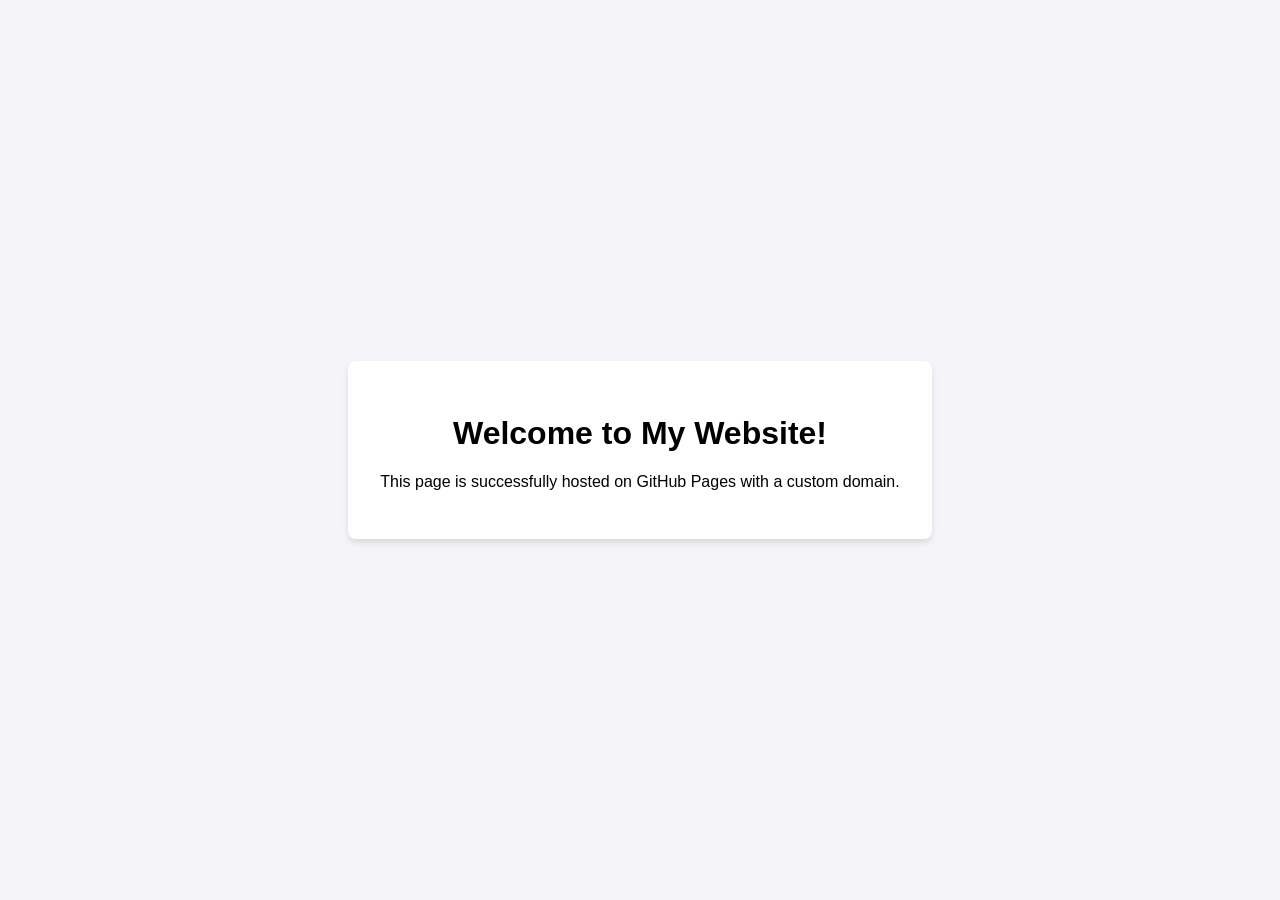
==== index.html @ fb55c805 "Add initial HTML structure for the website" ====
<!DOCTYPE html>
<html lang="en">
<head>
    <meta charset="UTF-8">
    <meta name="viewport" content="width=device-width, initial-scale=1.0">
    <title>My New Website</title>
    <style>
        body {
            font-family: sans-serif;
            display: flex;
            justify-content: center;
            align-items: center;
            height: 100vh;
            margin: 0;
            background-color: #f4f4f9;
        }
        .container {
            text-align: center;
            padding: 2rem;
            background: white;
            border-radius: 8px;
            box-shadow: 0 4px 6px rgba(0,0,0,0.1);
        }
    </style>
</head>
<body>
    <div class="container">
        <h1>Welcome to My Website!</h1>
        <p>This page is successfully hosted on GitHub Pages with a custom domain.</p>
    </div>
</body>
</html>
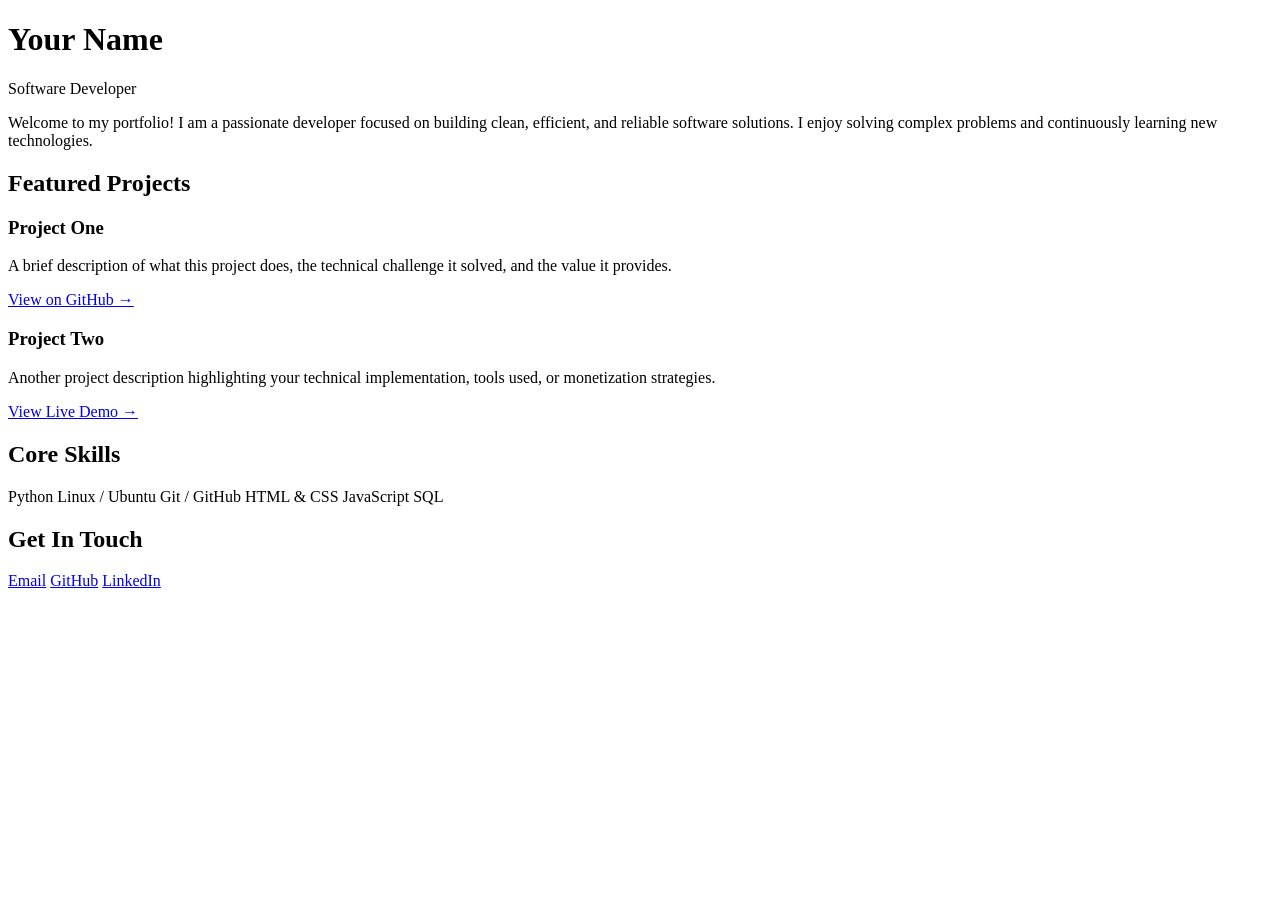
==== commit d3fde41a: "Revamp index.html for developer portfolio Updated the title and added sections for projects, skills," ====
--- a/index.html
+++ b/index.html
@@ -3,30 +3,64 @@
 <head>
     <meta charset="UTF-8">
     <meta name="viewport" content="width=device-width, initial-scale=1.0">
-    <title>My New Website</title>
-    <style>
-        body {
-            font-family: sans-serif;
-            display: flex;
-            justify-content: center;
-            align-items: center;
-            height: 100vh;
-            margin: 0;
-            background-color: #f4f4f9;
-        }
-        .container {
-            text-align: center;
-            padding: 2rem;
-            background: white;
-            border-radius: 8px;
-            box-shadow: 0 4px 6px rgba(0,0,0,0.1);
-        }
-    </style>
+    <title>Developer Portfolio</title>
+    <link rel="stylesheet" href="styles.css">
 </head>
 <body>
+
     <div class="container">
-        <h1>Welcome to My Website!</h1>
-        <p>This page is successfully hosted on GitHub Pages with a custom domain.</p>
+        <header>
+            <h1>Your Name</h1>
+            <p class="subtitle">Software Developer</p>
+            <p class="bio">
+                Welcome to my portfolio! I am a passionate developer focused on building clean, efficient, and reliable software solutions. I enjoy solving complex problems and continuously learning new technologies.
+            </p>
+        </header>
+
+        <section id="projects">
+            <h2>Featured Projects</h2>
+            <div class="projects-grid">
+                
+                <div class="project-card">
+                    <h3>Project One</h3>
+                    <p>A brief description of what this project does, the technical challenge it solved, and the value it provides.</p>
+                    <div class="project-links">
+                        <a href="#" target="_blank">View on GitHub &rarr;</a>
+                    </div>
+                </div>
+
+                <div class="project-card">
+                    <h3>Project Two</h3>
+                    <p>Another project description highlighting your technical implementation, tools used, or monetization strategies.</p>
+                    <div class="project-links">
+                        <a href="#" target="_blank">View Live Demo &rarr;</a>
+                    </div>
+                </div>
+
+            </div>
+        </section>
+
+        <section id="skills">
+            <h2>Core Skills</h2>
+            <div class="skills-container">
+                <span class="skill-tag">Python</span>
+                <span class="skill-tag">Linux / Ubuntu</span>
+                <span class="skill-tag">Git / GitHub</span>
+                <span class="skill-tag">HTML & CSS</span>
+                <span class="skill-tag">JavaScript</span>
+                <span class="skill-tag">SQL</span>
+            </div>
+        </section>
+
+        <section id="contact">
+            <h2>Get In Touch</h2>
+            <div class="contact-links">
+                <a href="mailto:your.email@example.com">Email</a>
+                <a href="https://github.com/yourusername" target="_blank">GitHub</a>
+                <a href="#" target="_blank">LinkedIn</a>
+            </div>
+        </section>
     </div>
+
 </body>
 </html>
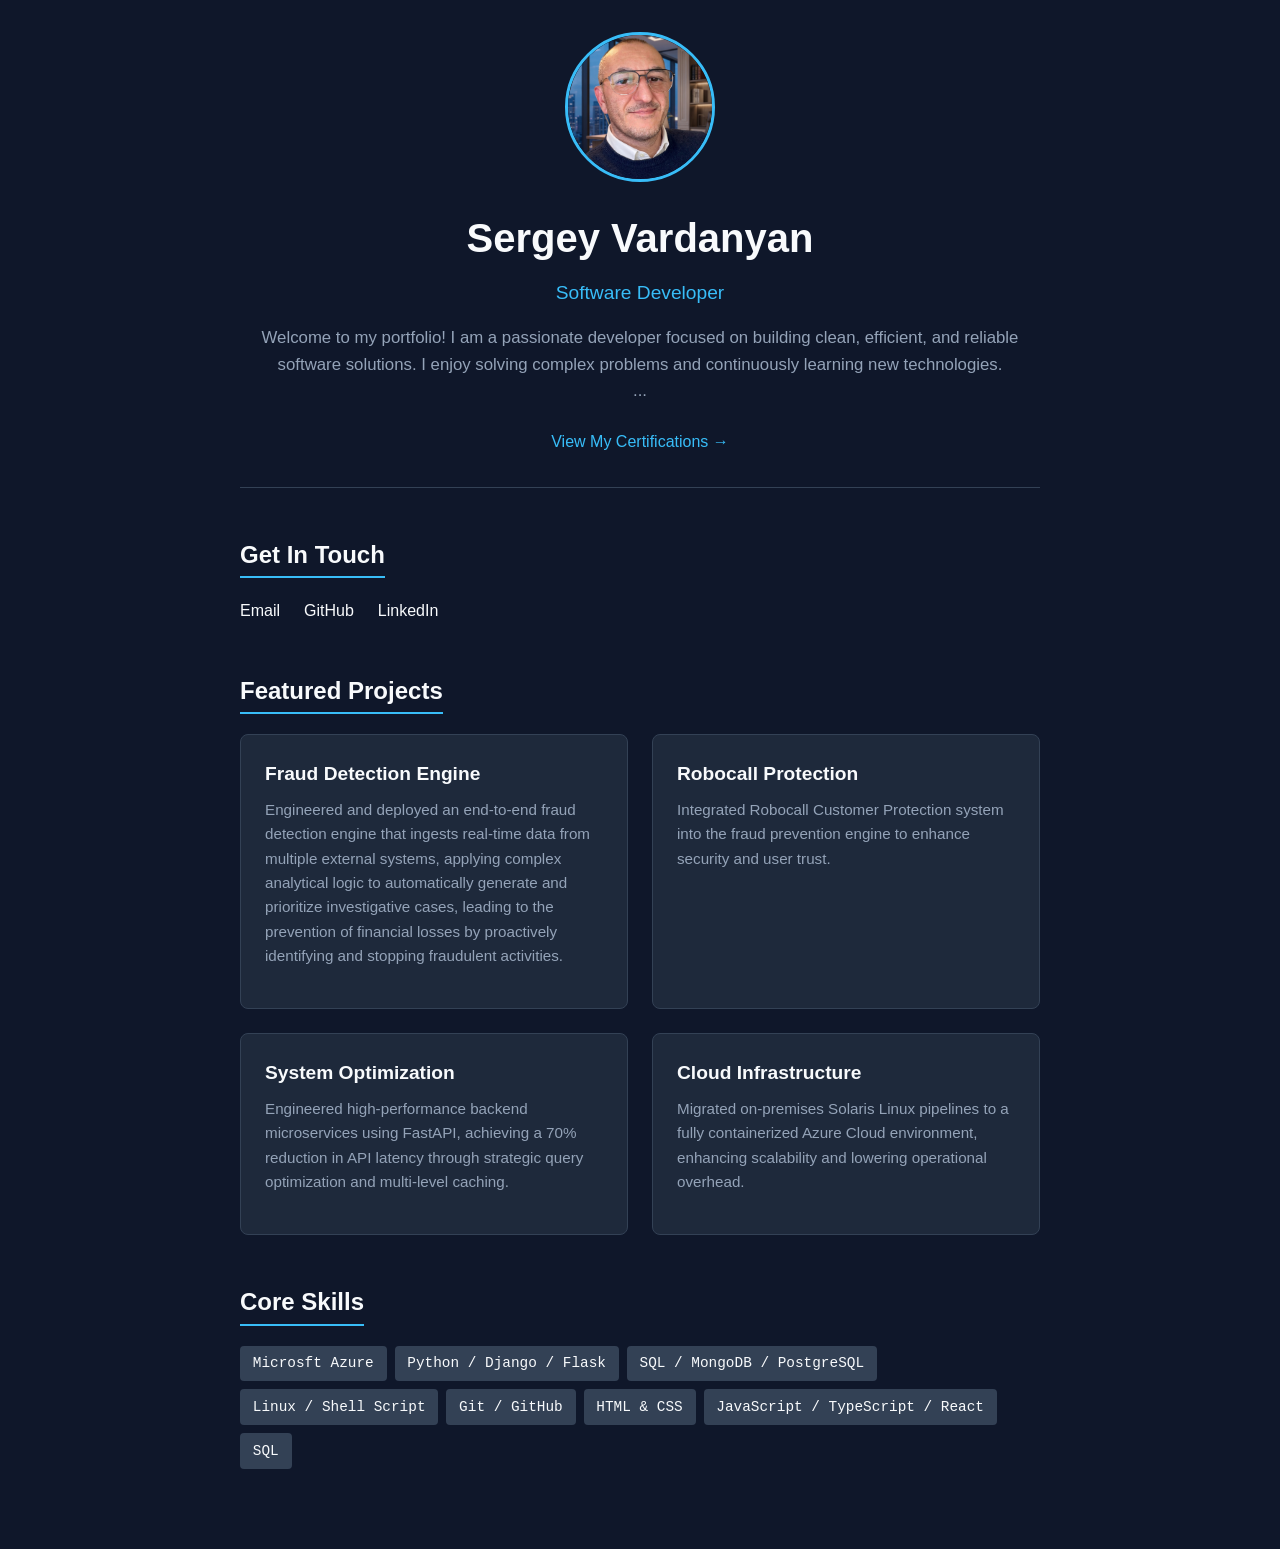
==== commit 09b8eb2a: "Update with version 1.0" ====
--- a/index.html
+++ b/index.html
@@ -1,40 +1,85 @@
 <!DOCTYPE html>
 <html lang="en">
+
 <head>
     <meta charset="UTF-8">
     <meta name="viewport" content="width=device-width, initial-scale=1.0">
     <title>Developer Portfolio</title>
     <link rel="stylesheet" href="styles.css">
 </head>
+
 <body>
 
     <div class="container">
         <header>
-            <h1>Your Name</h1>
+            <img src="images/sv_picture.jpg" alt="Sergey Vardanyan" class="profile-picture">
+            <h1>Sergey Vardanyan</h1>
             <p class="subtitle">Software Developer</p>
             <p class="bio">
-                Welcome to my portfolio! I am a passionate developer focused on building clean, efficient, and reliable software solutions. I enjoy solving complex problems and continuously learning new technologies.
+                Welcome to my portfolio! I am a passionate developer focused on building clean, efficient, and reliable
+                software solutions. I enjoy solving complex problems and continuously learning new technologies.
             </p>
+
+            <p class="bio">...</p>
+            <div style="margin-top: 1.5rem;">
+                <a href="certs.html" style="color: var(--accent); text-decoration: none; font-weight: 500;">View My
+                    Certifications &rarr;</a>
+            </div>
+
+
+
         </header>
+
+        <section id="contact">
+            <h2>Get In Touch</h2>
+            <div class="contact-links">
+                <a href="mailto:your.email@example.com">Email</a>
+                <a href="https://github.com/sevard" target="_blank">GitHub</a>
+                <a href="https://www.linkedin.com/in/sergey-vardanyan-724811229" target="_blank">LinkedIn</a>
+            </div>
+        </section>
+
 
         <section id="projects">
             <h2>Featured Projects</h2>
             <div class="projects-grid">
-                
+
                 <div class="project-card">
-                    <h3>Project One</h3>
-                    <p>A brief description of what this project does, the technical challenge it solved, and the value it provides.</p>
-                    <div class="project-links">
-                        <a href="#" target="_blank">View on GitHub &rarr;</a>
-                    </div>
+                    <h3>Fraud Detection Engine</h3>
+                    <p>
+                        Engineered and deployed an end-to-end fraud detection engine that ingests
+                        real-time data from multiple external systems, applying complex analytical
+                        logic to automatically generate and prioritize investigative cases, leading
+                        to the prevention of financial losses by proactively identifying
+                        and stopping fraudulent activities.
+                    </p>
+                    <!-- <div class="project-links"> -->
+                    <!-- <a href="#" target="_blank">View on GitHub &rarr;</a> -->
+                    <!-- </div> -->
                 </div>
 
                 <div class="project-card">
-                    <h3>Project Two</h3>
-                    <p>Another project description highlighting your technical implementation, tools used, or monetization strategies.</p>
-                    <div class="project-links">
-                        <a href="#" target="_blank">View Live Demo &rarr;</a>
-                    </div>
+                    <h3>Robocall Protection</h3>
+                    <p>Integrated Robocall Customer Protection system into the fraud prevention engine
+                        to enhance security and user trust.</p>
+                    <!-- <div class="project-links"> -->
+                    <!-- <a href="#" target="_blank">View Live Demo &rarr;</a> -->
+                    <!-- </div> -->
+                </div>
+                <div class="project-card">
+                    <h3>System Optimization</h3>
+                    <p>Engineered high-performance backend microservices using FastAPI,
+                        achieving a 70% reduction in API latency through strategic query optimization and
+                        multi-level caching.</p>
+                    <!-- <div class="project-links"> -->
+                    <!-- <a href="#" target="_blank">View Live Demo &rarr;</a> -->
+                    <!-- </div> -->
+                </div>
+                <div class="project-card">
+                    <h3>Cloud Infrastructure</h3>
+                    <p>Migrated on-premises Solaris Linux pipelines to a fully
+                        containerized Azure Cloud environment, enhancing scalability and lowering operational
+                        overhead.</p>
                 </div>
 
             </div>
@@ -43,24 +88,19 @@
         <section id="skills">
             <h2>Core Skills</h2>
             <div class="skills-container">
-                <span class="skill-tag">Python</span>
-                <span class="skill-tag">Linux / Ubuntu</span>
+                <span class="skill-tag">Microsft Azure</span>
+                <span class="skill-tag">Python / Django / Flask</span>
+                <span class="skill-tag">SQL / MongoDB / PostgreSQL</span>
+                <span class="skill-tag">Linux / Shell Script</span>
                 <span class="skill-tag">Git / GitHub</span>
                 <span class="skill-tag">HTML & CSS</span>
-                <span class="skill-tag">JavaScript</span>
+                <span class="skill-tag">JavaScript / TypeScript / React</span>
                 <span class="skill-tag">SQL</span>
             </div>
         </section>
 
-        <section id="contact">
-            <h2>Get In Touch</h2>
-            <div class="contact-links">
-                <a href="mailto:your.email@example.com">Email</a>
-                <a href="https://github.com/yourusername" target="_blank">GitHub</a>
-                <a href="#" target="_blank">LinkedIn</a>
-            </div>
-        </section>
     </div>
 
 </body>
-</html>
+
+</html>
--- a/styles.css
+++ b/styles.css
@@ -0,0 +1,233 @@
+:root {
+    --bg-color: #0f172a;
+    --card-bg: #1e293b;
+    --text-main: #f8fafc;
+    --text-muted: #94a3b8;
+    --accent: #38bdf8;
+    --accent-hover: #7dd3fc;
+}
+
+* {
+    box-sizing: border-box;
+    margin: 0;
+    padding: 0;
+}
+
+body {
+    font-family: -apple-system, BlinkMacSystemFont, "Segoe UI", Roboto, Helvetica, Arial, sans-serif;
+    background-color: var(--bg-color);
+    color: var(--text-main);
+    line-height: 1.6;
+    padding: 2rem 1rem;
+}
+
+.container {
+    max-width: 800px;
+    margin: 0 auto;
+}
+
+/* Header Section */
+header {
+    margin-bottom: 3rem;
+    border-bottom: 1px solid #334155;
+    padding-bottom: 2rem;
+    text-align: center;
+}
+
+.profile-picture {
+    width: 150px;
+    height: 150px;
+    border-radius: 50%;
+    object-fit: cover;
+    display: block;
+    margin-left: auto;
+    margin-right: auto;
+    margin-bottom: 1.5rem;
+    border: 3px solid var(--accent);
+}
+
+h1 {
+    font-size: 2.5rem;
+    margin-bottom: 0.5rem;
+    color: var(--text-main);
+}
+
+.subtitle {
+    font-size: 1.2rem;
+    color: var(--accent);
+    font-weight: 500;
+    margin-bottom: 1rem;
+}
+
+.bio {
+    color: var(--text-muted);
+    font-size: 1.05rem;
+    max-width: 100%;
+    margin:auto;
+    text-align: center;
+}
+
+/* Sections common styling */
+section {
+    margin-bottom: 3rem;
+}
+
+h2 {
+    font-size: 1.5rem;
+    margin-bottom: 1.5rem;
+    position: relative;
+    display: inline-block;
+}
+
+h2::after {
+    content: '';
+    position: absolute;
+    left: 0;
+    bottom: -4px;
+    width: 100%;
+    height: 2px;
+    background-color: var(--accent);
+}
+
+/* Projects Grid */
+.projects-grid {
+    display: grid;
+    grid-template-columns: 1fr;
+    gap: 1.5rem;
+}
+
+@media (min-width: 600px) {
+    .projects-grid {
+        grid-template-columns: 1fr 1fr;
+    }
+}
+
+.project-card {
+    background-color: var(--card-bg);
+    padding: 1.5rem;
+    border-radius: 8px;
+    border: 1px solid #334155;
+    transition: transform 0.2s, border-color 0.2s;
+}
+
+.project-card:hover {
+    transform: translateY(-2px);
+    border-color: var(--accent);
+}
+
+.project-card h3 {
+    margin-bottom: 0.5rem;
+    font-size: 1.2rem;
+}
+
+.project-card p {
+    color: var(--text-muted);
+    font-size: 0.95rem;
+    margin-bottom: 1rem;
+}
+
+.project-links a {
+    color: var(--accent);
+    text-decoration: none;
+    font-size: 0.9rem;
+    font-weight: 500;
+}
+
+.project-links a:hover {
+    color: var(--accent-hover);
+    text-decoration: underline;
+}
+
+/* Skills Tags */
+.skills-container {
+    display: flex;
+    flex-wrap: wrap;
+    gap: 0.5rem;
+}
+
+.skill-tag {
+    background-color: #334155;
+    color: var(--text-main);
+    padding: 0.4rem 0.8rem;
+    border-radius: 4px;
+    font-size: 0.9rem;
+    font-family: monospace;
+}
+
+/* Contact Section */
+.contact-links {
+    display: flex;
+    gap: 1.5rem;
+}
+
+.contact-links a {
+    color: var(--text-main);
+    text-decoration: none;
+    font-weight: 500;
+    transition: color 0.2s;
+}
+
+.contact-links a:hover {
+    color: var(--accent);
+}
+
+/* Separate Page - Certificates Custom Layout */
+.certs-grid {
+    display: grid;
+    grid-template-columns: 1fr;
+    gap: 1rem;
+}
+
+.cert-card {
+    background-color: var(--card-bg);
+    padding: 1.25rem;
+    border-radius: 8px;
+    border: 1px solid #334155;
+    display: flex;
+    flex-direction: column;
+    justify-content: space-between;
+    gap: 1rem;
+    transition: border-color 0.2s;
+}
+
+@media (min-width: 600px) {
+    .cert-card {
+        flex-direction: row;
+        align-items: center;
+    }
+}
+
+.cert-card:hover {
+    border-color: var(--accent);
+}
+
+.cert-card h3 {
+    font-size: 1.1rem;
+    margin-bottom: 0.25rem;
+}
+
+.issuer {
+    font-size: 0.9rem;
+    color: var(--accent);
+}
+
+.cert-date {
+    font-size: 0.85rem;
+    color: var(--text-muted);
+}
+
+.cert-link a {
+    color: var(--text-main);
+    text-decoration: none;
+    font-size: 0.9rem;
+    background-color: #334155;
+    padding: 0.5rem 1rem;
+    border-radius: 4px;
+    display: inline-block;
+    transition: background-color 0.2s;
+}
+
+.cert-link a:hover {
+    background-color: var(--accent);
+    color: var(--bg-color);
+}
